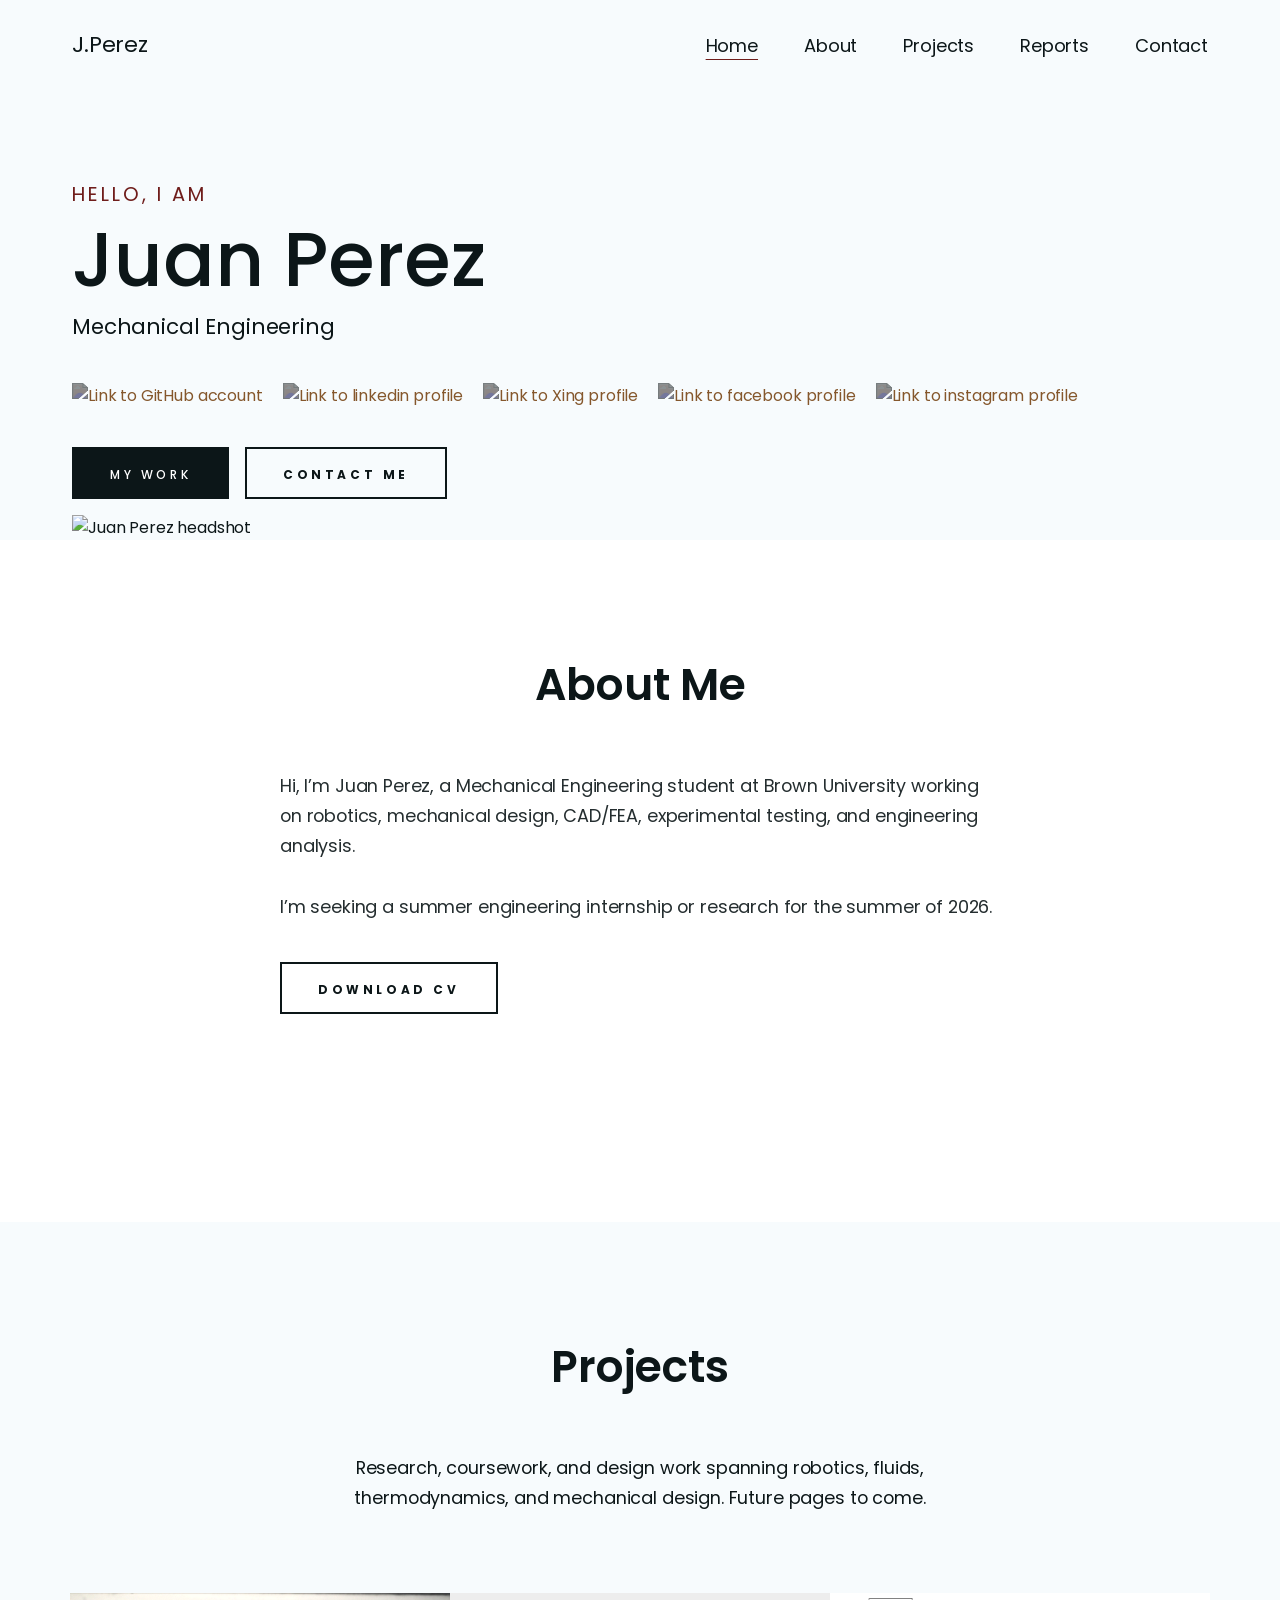
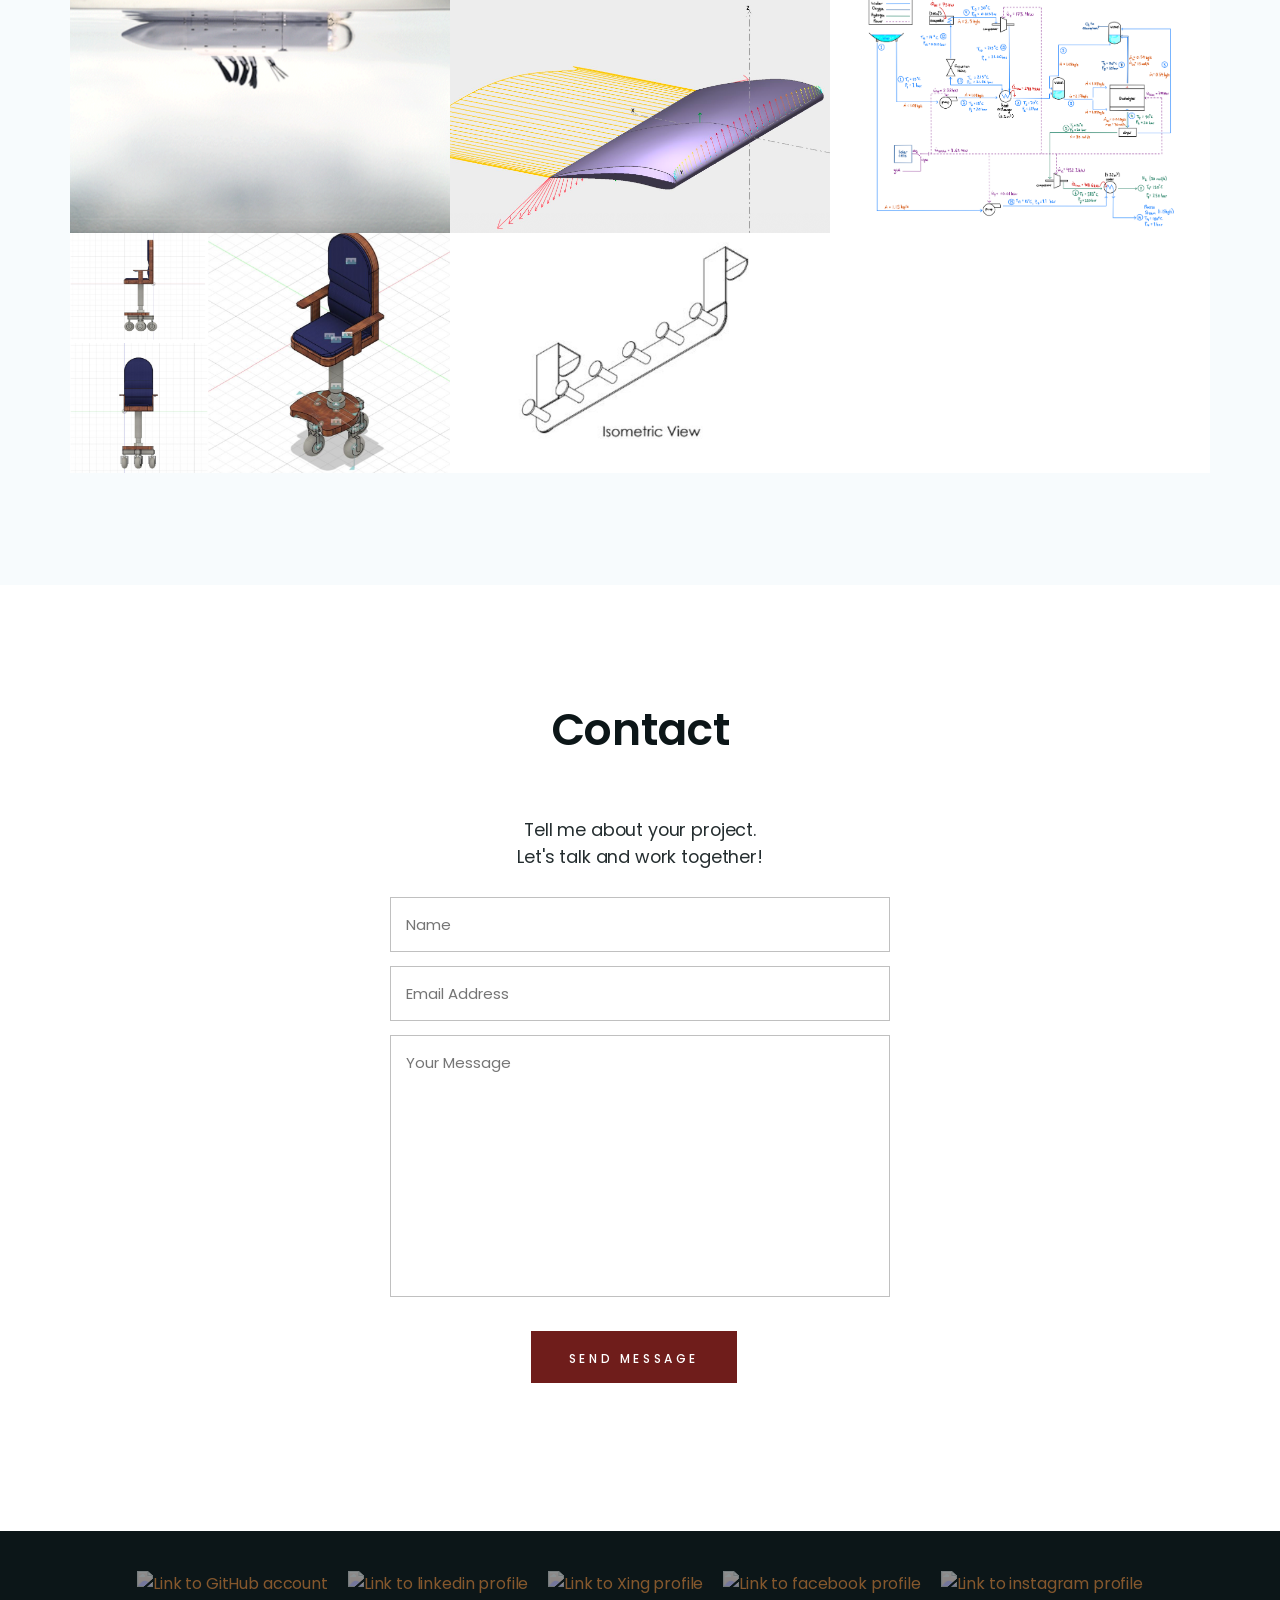
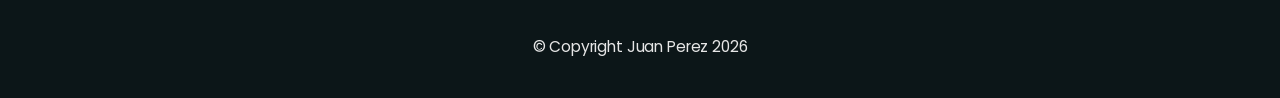
==== index.html @ 0d1ec2f7 "Update index.html" ====
<!DOCTYPE html>
<html lang="en">
  <head>
    <meta charset="UTF-8" />
    <meta name="viewport" content="width=device-width, initial-scale=1.0" />
    <title>Juan Perez</title>
    <link rel="shortcut icon" href="img/JP.png" type="image/x-icon" />
    <link rel="stylesheet" href="css/main.css" />
    <link rel="stylesheet" href="css/media.css" />
    <link
      rel="stylesheet"
      href="https://cdnjs.cloudflare.com/ajax/libs/aos/2.3.4/aos.css"
      integrity="sha512-1cK78a1o+ht2JcaW6g8OXYwqpev9+6GqOkz9xmBN9iUUhIndKtxwILGWYOSibOKjLsEdjyjZvYDq/cZwNeak0w=="
      crossorigin="anonymous"
      referrerpolicy="no-referrer"
    />
  </head>

  <body>
    <header id="header" class="header">
      <div class="container container-lg">
        <div class="header-nav">
          <a
            href="#home"
            class="logo"
            data-aos="fade-down"
            data-aos-duration="1000"
            >J.Perez</a
          >
          <nav id="nav" class="nav">
            <ul class="nav-list" data-aos="fade-down" data-aos-duration="1000">
              <li class="nav-item">
                <a href="#home" class="nav-link active">Home</a>
              </li>
              <li class="nav-item">
                <a href="#about" class="nav-link">About</a>
              </li>
              <li class="nav-item">
                <a href="#projects" class="nav-link">Projects</a>
              </li>
              <li class="nav-item">
                <a href="reports.html" class="nav-link">Reports</a>
              </li>
              <li class="nav-item">
                <a href="#contact" class="nav-link">Contact</a>
              </li>
            </ul>
            <button id="nav-btn" class="nav-btn">
              <img
                id="nav-btn-img"
                src="img/icons/open.svg"
                alt="Navigation button"
              />
            </button>
          </nav>
        </div>
      </div>
    </header>

    <section id="home" class="hero">
      <div class="container container-lg">
        <div
          class="hero-row"
          data-aos="fade-zoom-in"
          data-aos-easing="ease-in-out"
          data-aos-delay="500"
          data-aos-duration="1000"
        >
          <div class="hero-content">
            <span class="hero-greeting"> Hello, I am</span>
            <h1 class="hero-heading">Juan Perez</h1>
            <span class="hero-heading-subtitle"
              >Mechanical Engineering</span
            >
            <div class="about-social-list">
              <div class="social-links-row">
                <a href="#!">
                  <img
                    src="img/social_icons/github.svg"
                    alt="Link to GitHub account"
                  />
                </a>

                <a href="https://www.linkedin.com/in/juan-perez-2026/" target="_blank" rel="noopener noreferrer" aria-label="LinkedIn">
                  <img
                    src="img/social_icons/linkedin.svg"
                    alt="Link to linkedin profile"
                  />
                </a>

                <a href="#!">
                  <img
                    src="img/social_icons/xing.svg"
                    alt="Link to Xing profile"
                  />
                </a>

                <a href="#!">
                  <img
                    src="img/social_icons/facebook.svg"
                    alt="Link to facebook profile"
                /></a>
                <a href="#!">
                  <img
                    src="img/social_icons/instagram.svg"
                    alt="Link to instagram profile"
                /></a>
              </div>
            </div>

            <div>
              <a href="#projects" class="btn">My Work</a>
              <a href="#contact" class="btn btn-white">Contact Me</a>
            </div>
          </div>
          <div class="hero-img">
            <img
              src="img/hero/herojuan5.png"
              alt="Juan Perez headshot"
              
            />
          </div>
        </div>
      </div>
    </section>

<section id="about" class="about">
  <div class="container">
    <div class="about-title">
      <h2 class="title">About Me</h2>
    </div>

    <div class="about-row">
      <div class="about-content" data-aos="fade-up" data-aos-duration="1000">
        <p class="about-descr">
          Hi, I’m Juan Perez, a Mechanical Engineering student at Brown University working on robotics, mechanical 
          design, CAD/FEA, experimental testing, and engineering analysis.   
          <br /><br />
          I’m seeking a summer engineering internship or research for the summer of 2026.
        </p>

        <div class="about-download-btn">
          <a href="assets/projects/Resume_4_30.pdf" class="btn btn-white" target="_blank" rel="noopener noreferrer">Download CV</a>
        </div>
      </div>
    </div>
  </div>
</section>

    <section id="projects" class="projects">
      <div class="container container-lg">
        <div class="projects-title">
          <h2 class="title">Projects</h2>
          <p class="projects-subtitle">Research, coursework, and design work spanning robotics, fluids, thermodynamics, and mechanical design. Future pages to come.</p>
        </div>

        <div class="projects-row">
          <div
            class="project-box"
            data-aos="fade-zoom-in"
            data-aos-easing="ease-in-out"
            data-aos-duration="1000"
          >
            <a href="#projects/project1.html">
              <img class="project-img" src="img/works/robot.png" alt="" />
              <div class="project-mask">
                <div class="project-caption">
                  <h5 class="white">Biomimetic Underwater Robotics</h5>
                  <p class="white">Undergraduate Research · Wilhelmus Lab</p>
                </div>
              </div>
            </a>
          </div>
          <div
            class="project-box"
            data-aos="fade-zoom-in"
            data-aos-easing="ease-in-out"
            data-aos-delay="300"
            data-aos-duration="1000"
          >
            <a href="#projects/project2.html">
              <img class="project-img" src="img/works/airfoil.png" alt="" />
              <div class="project-mask">
                <div class="project-caption">
                  <h5 class="white">Airfoil Design and Optimization</h5>
                  <p class="white">Aerodynamics · Course Project</p>
                </div>
              </div>
            </a>
          </div>
          <div
            class="project-box"
            data-aos="fade-zoom-in"
            data-aos-easing="ease-in-out"
            data-aos-delay="600"
            data-aos-duration="1000"
          >
            <a href="#projects/project3.html">
              <img class="project-img" src="img/works/hydrogen.png" alt="" />
              <div class="project-mask">
                <div class="project-caption">
                  <h5 class="white">Hydrogen Production Heat Cycle Design</h5>
                  <p class="white">Thermodynamics · Course Project</p>
                </div>
              </div>
            </a>
          </div>
          <div
            class="project-box"
            data-aos="fade-zoom-in"
            data-aos-easing="ease-in-out"
            data-aos-delay="900"
            data-aos-duration="1000"
          >
            <a href="#projects/project4.html">
              <img class="project-img" src="img/works/chair.png" alt="" />
              <div class="project-mask">
                <div class="project-caption">
                  <h5 class="white">Human-Centered Chair Design & Fabrication</h5>
                  <p class="white">Mechanical Design · Course Project</p>
                </div>
              </div>
            </a>
          </div>
          <div
            class="project-box"
            data-aos="fade-zoom-in"
            data-aos-easing="ease-in-out"
            data-aos-delay="1200"
            data-aos-duration="1000"
          >
            <a href="projects/project5.html">
              <img class="project-img" src="img/works/hanger.png" alt="" />
              <div class="project-mask">
                <div class="project-caption">
                  <h5 class="white">Coat Hanger Design</h5>
                  <p class="white">CAD · Course Project </p>
                </div>
              </div>
            </a>
          </div>
          <div
            class="project-box"
            data-aos="fade-zoom-in"
            data-aos-easing="ease-in-out"
            data-aos-delay="1500"
            data-aos-duration="1000"
          >
            <a href="projects/project6.html">
              <img class="project-img" src="img/works/white.png" alt="" />
              <div class="project-mask">
                <div class="project-caption">
                  <h5 class="white"></h5>
                  <p class="white"></p>
                </div>
              </div>
            </a>
          </div>
        </div>
      </div>
    </section>

    <section id="contact" class="contact">
      <div class="container">
        <div class="contact-title">
          <h2 class="title">Contact</h2>
        </div>
        <div class="contact-content">
          <p>
            Tell me about your project.
            <br />
            Let's talk and work together!
          </p>
        </div>

        <form class="contactForm" data-aos="zoom-in" data-aos-duration="1000">
          <div class="input-box">
            <input type="text" name="name" placeholder="Name" required />
            <input
              type="email"
              name="email"
              placeholder="Email Address"
              required
            />
          </div>

          <textarea
            name="message"
            id=""
            cols="30"
            rows="10"
            placeholder="Your Message"
            required
          ></textarea>
          <div
            class="contact-button"
            data-aos="fade-zoom-in"
            data-aos-easing="ease-in-out"
            data-aos-delay="500"
            data-aos-duration="1000"
          >
            <button href="#!" class="btn btn-red" name="submit" type="submit">
              Send Message
            </button>
          </div>
        </form>
        <div class="response"></div>
      </div>
    </section>

    <footer class="footer">
      <div class="container">
        <div class="footer-row">
          <div class="social-links-row footer-social">
            <a href="#!">
              <img
                src="img/social_icons/github.svg"
                alt="Link to GitHub account"
              />
            </a>

            <a href="#!">
              <img
                src="img/social_icons/linkedin.svg"
                alt="Link to linkedin profile"
              />
            </a>

            <a href="#!">
              <img src="img/social_icons/xing.svg" alt="Link to Xing profile" />
            </a>

            <a href="#!">
              <img
                src="img/social_icons/facebook.svg"
                alt="Link to facebook profile"
            /></a>

            <a href="#!">
              <img
                src="img/social_icons/instagram.svg"
                alt="Link to instagram profile"
            /></a>
          </div>

          <div class="footer-copyright">
            <p>&copy; Copyright Juan Perez 2026</p>
          </div>
        </div>
      </div>
    </footer>

    <div id="goToTop" class="goToTop">
      <a href="#home">
        <img src="img/icons/arrow_up.svg" alt="Back to top"
      /></a>
    </div>

    <script
      src="https://cdnjs.cloudflare.com/ajax/libs/aos/2.3.4/aos.js"
      integrity="sha512-A7AYk1fGKX6S2SsHywmPkrnzTZHrgiVT7GcQkLGDe2ev0aWb8zejytzS8wjo7PGEXKqJOrjQ4oORtnimIRZBtw=="
      crossorigin="anonymous"
      referrerpolicy="no-referrer"
    ></script>
    <script type="module" src="js/main.js"></script>
  </body>
</html>
---- css/main.css ----
@import "./reset.css";
@import url("https://fonts.googleapis.com/css2?family=Poppins:wght@300;400;500;600;700&display=swap");

:root {
  --primary-bg-color: #f7fbfd;
  --primary-accent: #0c1618;
  --secondary-accent: #6f1d1b;

  --main-text-color: #0c1618;
  --supportive-text-color: #242d2f;
  --gray-text-color: #565a5b;

  --white-color: #fff;
  --gray-color: #e9e8e8;
  --gray-color-2: #c0c0c0;
  --gray-color-3: #e6e6e6;

  --color-preloader-bg: var(--white-color);
  --color-dots: #1a1a1a;
}

/* Common styles */
html {
  scroll-behavior: smooth;
  overflow-x: hidden;
}

body {
  color: var(--main-text-color);
  font-family: "Poppins", sans-serif;
  letter-spacing: -0.15px;
}

.container {
  padding: 0 32px;
  max-width: 1200px;
  /* max-width: clamp(54.5rem, 38.125rem + 81.88vw, 120rem); */
  margin: 0 auto;
}

.container-lg {
  max-width: 1600px;
}

.title {
  font-size: 44px;
  font-weight: 600;
  text-align: center;
  margin-bottom: 54px;
}

.btn {
  display: inline-block;
  height: 52px;
  font-weight: 500;
  font-size: 12px;
  text-transform: uppercase;
  letter-spacing: 0.3em;
  line-height: 52px;
  padding: 0 36px;
  margin: 0 12px 16px 0;
  color: var(--white-color);
  text-decoration: none;
  text-align: center;
  white-space: nowrap;
  cursor: pointer;
  transition: all 0.3s;
  background-color: var(--primary-accent);
  border: 2px solid var(--primary-accent);
  transition: all 0.3s ease-in;
}

.btn:hover,
.btn:focus {
  background-color: var(--secondary-accent);
  border-color: var(--secondary-accent);
  color: var(--white-color);
  outline: 0;
}

.btn:active {
  background-color: #8b4a48;
}

.btn-white {
  background: transparent;
  font-weight: 700;
  border: 2px solid var(--primary-accent);
  color: var(--primary-accent);
  transition: all 0.3s ease-in;
}

.btn-white:hover,
.btn-white:focus {
  background: var(--primary-accent);
  border: 2px solid var(--primary-accent);
  color: var(--white-color);
}

.btn-white:active {
  background-color: #3c4446;
}

.btn-red {
  background: var(--secondary-accent);
  border: 2px solid var(--secondary-accent);
  color: var(--white-color);
  transition: all 0.3s ease-in;
}

.btn-red:hover,
.btn-red:focus {
  background: var(--primary-accent);
  border: 2px solid var(--primary-accent);
}

.btn-red:active {
  background-color: #3c4446;
}

h5 {
  font-size: 15px;
  letter-spacing: 2px;
  line-height: 23px;
  font-weight: 600;
  text-transform: uppercase;
}

.white {
  color: var(--white-color);
}

/* Header */
.header {
  z-index: 100;
  background-color: transparent;
  height: 90px;
  width: 100%;
  position: absolute;
  top: 0;
  left: 0;
  right: 0;
}

.header-nav {
  display: flex;
  justify-content: space-between;
  align-items: center;
  padding: 0 25px;
  height: 90px;
}

.header-sticky {
  position: fixed;
  top: 0;
  left: 0;
  width: 100%;
  z-index: 1999;
  background-color: rgba(255, 255, 255, 0.95);
  padding-top: 0;
  padding-bottom: 0;
  transition: all 0.3s ease-in-out;
}

.logo {
  position: relative;
  line-height: 1;
  font-weight: 400;
  font-size: clamp(1.125rem, 1.011rem + 0.57vw, 1.375rem);
  color: var(--main-text-color);
}

.nav-list {
  display: flex;
  column-gap: 46px;
  font-weight: 400;
  font-size: 18px;
  letter-spacing: -0.15px;
}

.nav-btn {
  display: none;
}

.nav-link {
  color: var(--main-text-color);
}

.nav-link.active {
  text-decoration: underline;
  text-decoration-color: var(--secondary-accent);
  text-decoration-thickness: 1.2px;
  text-underline-offset: 7px;
}

/* Hero section */
.hero {
  position: relative;
  padding-top: 180px;
  background-color: var(--primary-bg-color);
}

.hero-row {
  display: flex;
  flex-wrap: wrap;
}

.hero-content {
  text-align: left;
  align-self: center;
  padding: 20px;
  flex-grow: 1;
}

.hero-greeting {
  font-size: clamp(1rem, 0.929rem + 0.36vw, 1.25rem);
  font-weight: 400;
  text-transform: uppercase;
  letter-spacing: 3px;
  color: var(--secondary-accent);
}

.hero-heading {
  margin: 5px 0;
  font-weight: 500;
  font-size: clamp(3.25rem, 2.75rem + 2.5vw, 5rem);
  line-height: 1.2;
}

.hero-heading-subtitle {
  font-size: clamp(1.125rem, 1.054rem + 0.36vw, 1.375rem);
  font-weight: 400;
}

.hero-img {
  max-width: 600px;  /* adjust */
}

.hero-img img {
  width: 100%;
  height: auto;
}


.about-social-list {
  display: flex;
}

.social-links-row {
  display: flex;
  justify-content: center;
  align-items: center;
  column-gap: 20px;
  margin: 40px 0 40px;
  height: 24px;

  img {
    height: 24px;
    width: 24px;
  }
}

.social-links-row a {
  filter: invert(35%) sepia(11%) saturate(160%) hue-rotate(145deg)
    brightness(88%) contrast(80%);
  transition: all 0.3s ease-in-out;
}

.social-links-row a:hover {
  filter: invert(0%) sepia(0%) saturate(7500%) hue-rotate(305deg)
    brightness(97%) contrast(103%);
}

/* About section */
.about {
  padding: 7rem 0;
}

.about-row {
  display: grid;
  grid-template-columns: 1fr;
  justify-content: center;
  gap: 90px;
  margin-bottom: 80px;
  color: var(--supportive-text-color);
}

.about-descr {
  font-size: clamp(1rem, 0.964rem + 0.18vw, 1.125rem);
  line-height: 1.7;
  font-weight: 400;
  margin-bottom: 10px;
}

.about-download-btn {
  margin-top: 40px;
}

.about-content{
  max-width: 720px;   /* adjust 600–900 */
  margin: 0 auto;     /* centers the block */
}

/* Works */
.projects {
  padding: 7rem 0;
  background-color: var(--primary-bg-color);
}

.projects-subtitle{
  max-width: 700px;
  text-align: center;
  margin: 0 auto;            
  font-size: clamp(1rem, 0.964rem + 0.18vw, 1.125rem);
  line-height: 1.7;
  font-weight: 400;
}

.projects-row{
  margin-top: 80px;
  display: grid;
  grid-template-columns: repeat(3, 380px);  /* <-- tile width */
  justify-content: center;                 /* centers the grid */
  gap: 0;                                  /* no gaps between tiles */
}

.project-box {
  width: 380px;     /* same as column width */
  height: 240px;    /* <-- tile height (pick what you like) */
  overflow: hidden; /* crops anything outside box */
}

.project-box a {
  display: block;
  width: 100%;
  height: 100%;
}

.project-box:hover .project-mask {
  opacity: 1;
  visibility: visible;
}

.project-box:hover .project-mask .project-caption {
  bottom: 30px;
  opacity: 1;
}

.project-box:hover .project-img {
  transform: scale(1.1);
  transition: all 2s cubic-bezier(0.23, 1, 0.32, 1) 0s;
  width: 100%;
}

.project-img {
  width: 100%;
  height: 100%;
  object-fit: cover;        /* crops to fill */
  object-position: center;  /* crops evenly around center */
  display: block;
}

.project-mask {
  background: none repeat scroll 0 0 rgba(0, 0, 0, 0.7);
  height: 100%;
  position: absolute;
  transition: all 0.5s ease-in-out 0s;
  width: 100%;
  top: 0;
  left: 0;
  opacity: 0;
  visibility: hidden;
  overflow: hidden;
}

.project-mask p {
  text-transform: uppercase;
  font-size: 11px;
  letter-spacing: 1.5px;
  font-weight: 400;
  margin-top: 0;
  text-align: left;
}

.project-mask .project-caption {
  position: absolute;
  bottom: -60px;
  left: 0;
  padding-left: 30px;
  padding-right: 30px;
  text-align: left;
  transition: all 0.5s ease-in-out 0s;
  opacity: 0;
}

.project-mask p {
  text-transform: uppercase;
  font-size: 11px;
  letter-spacing: 1.5px;
  font-weight: 400;
  margin-top: 0;
  text-align: left;
}

/* Contact */
.contact {
  padding: 7rem 0;
  text-align: center;
}

.contact-content {
  font-size: clamp(1rem, 0.964rem + 0.18vw, 1.125rem);
  color: var(--supportive-text-color);
  margin: 0 auto 20px;
}

.contact form {
  max-width: 500px;
  margin: 20px auto;
  text-align: center;
}

.contact form .input-box {
  display: flex;
  justify-content: space-between;
  flex-wrap: wrap;
}

.contact form .input-box input,
.contact form textarea {
  width: 100%;
  padding: 15px;
  font-size: 15px;
  color: var(--gray-text-color);
  border: 1px solid var(--gray-color-2);
  margin: 7px 0;
}

.contact form .input-box input {
  width: 100%;
}

.contact form textarea {
  resize: none;
}

.contact-button {
  margin-top: 20px;
}

/* Footer */
.footer {
  background-color: var(--primary-accent);
  color: var(--gray-color-3);
}

.footer-row {
  display: flex;
  flex-direction: column;
  column-gap: 20px;
  align-items: center;
  padding: 40px 0;
}

.footer-social {
  margin-top: 0;
}

.footer-social a:hover {
  filter: invert(100%) sepia(100%) saturate(0%) hue-rotate(288deg)
    brightness(102%) contrast(102%);
}

.footer-copyright {
  font-size: clamp(0.75rem, 0.679rem + 0.36vw, 1rem);
}

.response {
  position: fixed;
  display: inline-block;
  background-color: var(--primary-accent);
  color: var(--white-color);
  border: 1px solid var(--white-color);
  min-width: 280px;
  padding: 20px 40px;
  bottom: -100px;
  left: 50%;
  opacity: 0;
  visibility: hidden;
  transform: translateX(-50%);
  transition: all 0.3s ease-in-out;
  z-index: 5;
}

.response.open {
  bottom: 20px;
  opacity: 1;
  visibility: visible;
}

/* "go to top" button */
.goToTop {
  z-index: 599;
  position: fixed;
  width: 40px;
  height: 40px;
  background-color: var(--gray-color);
  top: auto;
  left: auto;
  right: 30px;
  bottom: 30px;
  cursor: pointer;
  opacity: 0;
  visibility: hidden;
  border-radius: 2px;
  transition: opacity 350ms, visibility 350ms;
}

.goToTop a {
  display: flex;
  align-items: center;
  justify-content: center;
  width: 100%;
  height: 100%;
  filter: invert(4%) sepia(23%) saturate(2306%) hue-rotate(148deg)
    brightness(91%) contrast(90%);
}

.goToTop img {
  height: 16px;
  width: 16px;
}

.goToTop:hover {
  filter: invert(100%) sepia(100%) saturate(0%) hue-rotate(288deg)
    brightness(102%) contrast(102%);
}

.goToTop.reveal {
  display: block;
  cursor: pointer;
  opacity: 1;
  visibility: visible;
  transition: all 0.3s;
}

/* Preloader with jumping dots */
#preloader {
  position: fixed;
  display: flex;
  flex-flow: row wrap;
  justify-content: center;
  align-items: center;
  background: var(--color-preloader-bg);
  z-index: 3000;
  height: 100vh;
  width: 100vw;
  opacity: 1;
  overflow: hidden;
  transition: opacity 0.5s ease-out;
}

.jumping-dots {
  position: relative;
  width: 6px;
  height: 6px;
  padding: 0;
  display: inline-block;
}

.jumping-dots > div {
  position: absolute;
  content: "";
  top: 0;
  left: 0;
  width: 6px;
  height: 6px;
  background: var(--color-dots);
  border-radius: 50%;
}

.jumping-dots > div:nth-of-type(1) {
  left: 20px;
}

.jumping-dots > div:nth-of-type(3) {
  left: -20px;
}

.jumping-dots > div {
  animation: jumping-dots 1.2s infinite ease;
  animation-delay: 0.2s;
}

.jumping-dots > div:nth-of-type(1) {
  animation-delay: 0.4s;
}

.jumping-dots > div:nth-of-type(3) {
  animation-delay: 0s;
}

@keyframes jumping-dots {
  0% {
    top: 0;
  }

  40% {
    top: -6px;
  }

  80% {
    top: 0;
  }
}

/* Reports page */
.reports-page{
  padding-top: 150px; /* room for header */
  padding-bottom: 14rem;
  background: var(--primary-bg-color);
}

/* 3 cards per row */
.reports-grid{
  display: grid;
  grid-template-columns: repeat(3, minmax(0, 1fr));
  gap: 22px;
  align-items: stretch;
  max-width: 1200px;
  margin: 0 auto 0;
}

/* Responsive */
@media (max-width: 1200px){
  .reports-grid{ grid-template-columns: repeat(2, minmax(0, 1fr)); }
  .report-course{ white-space: normal; text-align: right; }
}

@media (max-width: 750px){
  .reports-grid{ grid-template-columns: 1fr; }
}

/* Reports hero */
.reports-hero{
  text-align: center;
  max-width: 920px;
  margin: 0 auto 6rem;
}

.reports-eyebrow{
  font-size: 12px;
  letter-spacing: 0.18em;
  text-transform: uppercase;
  color: var(--secondary-accent);
  margin-bottom: 14px;
}

.reports-title{
  font-size: clamp(36px, 4vw, 64px);
  font-weight: 600;
  letter-spacing: -0.02em;
  line-height: 1.05;
  margin: 0 0 14px;
}

.reports-subtitle{
  max-width: 520px;
  margin: 0 auto;
  font-size: 16px;
  line-height: 1.7;
}

/* Archive card style */
.report-archive-card{
  background: rgba(255,255,255,0.85);
  border: 1px solid rgba(0,0,0,0.10);
  border-radius: 22px;
  padding: 26px 26px;
  display: flex;
  flex-direction: column;
  min-height: 440px;
}

.report-top{
  display: flex;
  align-items: center;
  justify-content: space-between;
  gap: 12px;
  margin-bottom: 16px;
}

.report-pill{
  display: inline-block;
  padding: 8px 14px;
  border-radius: 999px;
  background: rgba(0,0,0,0.06);
  font-size: 13px;
  font-weight: 500;
}

.report-course{
  font-size: 14px;
  color: var(--gray-text-color);
  white-space: nowrap;
}

.report-name{
  font-size: 24px;
  line-height: 1.15;
  margin: 0 0 18px;
  font-weight: 500;
}

.report-section{
  margin-bottom: 14px;
}

.report-label{
  font-size: 12px;
  letter-spacing: 0.16em;
  text-transform: uppercase;
  color: var(--gray-text-color);
  margin-bottom: 6px;
}

.report-text{
  font-size: 14px;
  line-height: 1.6;
  color: var(--supportive-text-color);
}

.report-download{
  margin-top: auto;
  display: inline-flex;
  align-items: center;
  gap: 10px;
  padding: 14px 16px;
  border-radius: 999px;
  border: 1px solid rgba(0,0,0,0.14);
  background: rgba(255,255,255,0.9);
  text-decoration: none;
  color: var(--main-text-color);
  width: fit-content;
}

.report-download:hover{
  background: white;
  box-shadow: 0 10px 22px rgba(0,0,0,0.08);
  transform: translateY(-1px);
  transition: all 0.12s ease;
}

.download-icon{
  font-size: 18px;
}
---- css/media.css ----
@media (max-width: 1320px) {
  .container-lg {
    max-width: 1200px;
  }

  .hero-content {
    padding: 0;
  }

  .header-nav {
    padding: 0;
  }
}

@media (max-width: 1200px) {
  .title {
    font-size: 40px;
  }

  .about-content {
    padding-right: 0;
  }

  .services-row {
    justify-content: center;
  }

  .project-box {
    max-width: 454px;
  }

  .about,
  .projects,
  .contact,
  .timeline,
  .achievements {
    padding: 80px 0;
  }

  .timeline-columns {
    gap: 60px;
  }
}

@media (max-width: 977px) {
  .title {
    font-size: 36px;
  }

  .hero-row {
    flex-direction: column;
    row-gap: 40px;
  }
  .hero-content {
    text-align: center;
  }

  .hero-img {
    justify-content: center;
  }

  .about-social-list {
    display: block;
  }

  .about-row {
    grid-template-columns: 1fr;
    row-gap: 50px;
    margin-bottom: 50px;
  }

  .nav-list {
    display: none;
  }

  .nav-btn {
    display: block;
  }

  .nav.open .nav-list {
    position: fixed;
    inset: 0;
    background-color: #fff;
    z-index: 1;
    padding: 46px 30px;
    display: flex;
    justify-content: center;
    flex-direction: column;
    text-align: center;
    row-gap: 24px;
    font-size: 48px;
    font-weight: 500;
  }

  .nav-link {
    color: #565a5b;
  }

  .nav-link.active {
    color: #0c1618;
  }

  .nav-btn {
    position: absolute;
    z-index: 9;
    top: 36px;
    right: 30px;
  }

  .nav.open .nav-btn {
    position: fixed;
  }

  .header-nav {
    margin-bottom: 0;
  }

  .hero {
    padding-top: 160px;
  }

  .social-links-row {
    column-gap: 17px;
    margin: 30px 0 30px;
  }

  .btn {
    font-size: 11px;
    padding: 0 20px;
  }

  .hero-content > div:last-child {
    display: flex;
    justify-content: center;
    align-items: center;
    flex-wrap: wrap;
    gap: 12px;
    width: 100%;
    margin-top: 20px;
  }

  .hero-content .btn {
    flex: 0 1 160px;
    min-width: 160px;
    text-align: center;
    margin: 0;
  }

  .about-download-btn {
    text-align: center;
  }

  .skill {
    max-width: 460px;
    margin-inline: auto;
  }
  .services-row {
    grid-template-columns: repeat(auto-fill, minmax(260px, 1fr));
    row-gap: 50px;
  }

  .service-card-img {
    height: 40px;
  }

  .project-box {
    max-width: 327px;
  }

  .about,
  .projects,
  .contact,
  .timeline,
  .achievements {
    padding: 5rem 0;
  }

  .title {
    margin-bottom: 30px;
  }

  .timeline-columns {
    grid-template-columns: 1fr;
    gap: 60px;
  }

  .timeline-column-title {
    font-size: 24px;
  }

  .achievements-row {
    grid-template-columns: repeat(auto-fit, minmax(200px, 1fr));
    gap: 30px;
  }

  .achievement-card {
    padding: 30px 20px;
  }
}

@media (max-width: 720px) {
  .project-box {
    max-width: 100%;
  }

  .timeline-item {
    padding-left: 30px;
  }

  .achievements-row {
    grid-template-columns: 1fr;
  }
}

@media (max-width: 406px) {
  .hero-img {
    flex: 1 1 100%;
  }
}
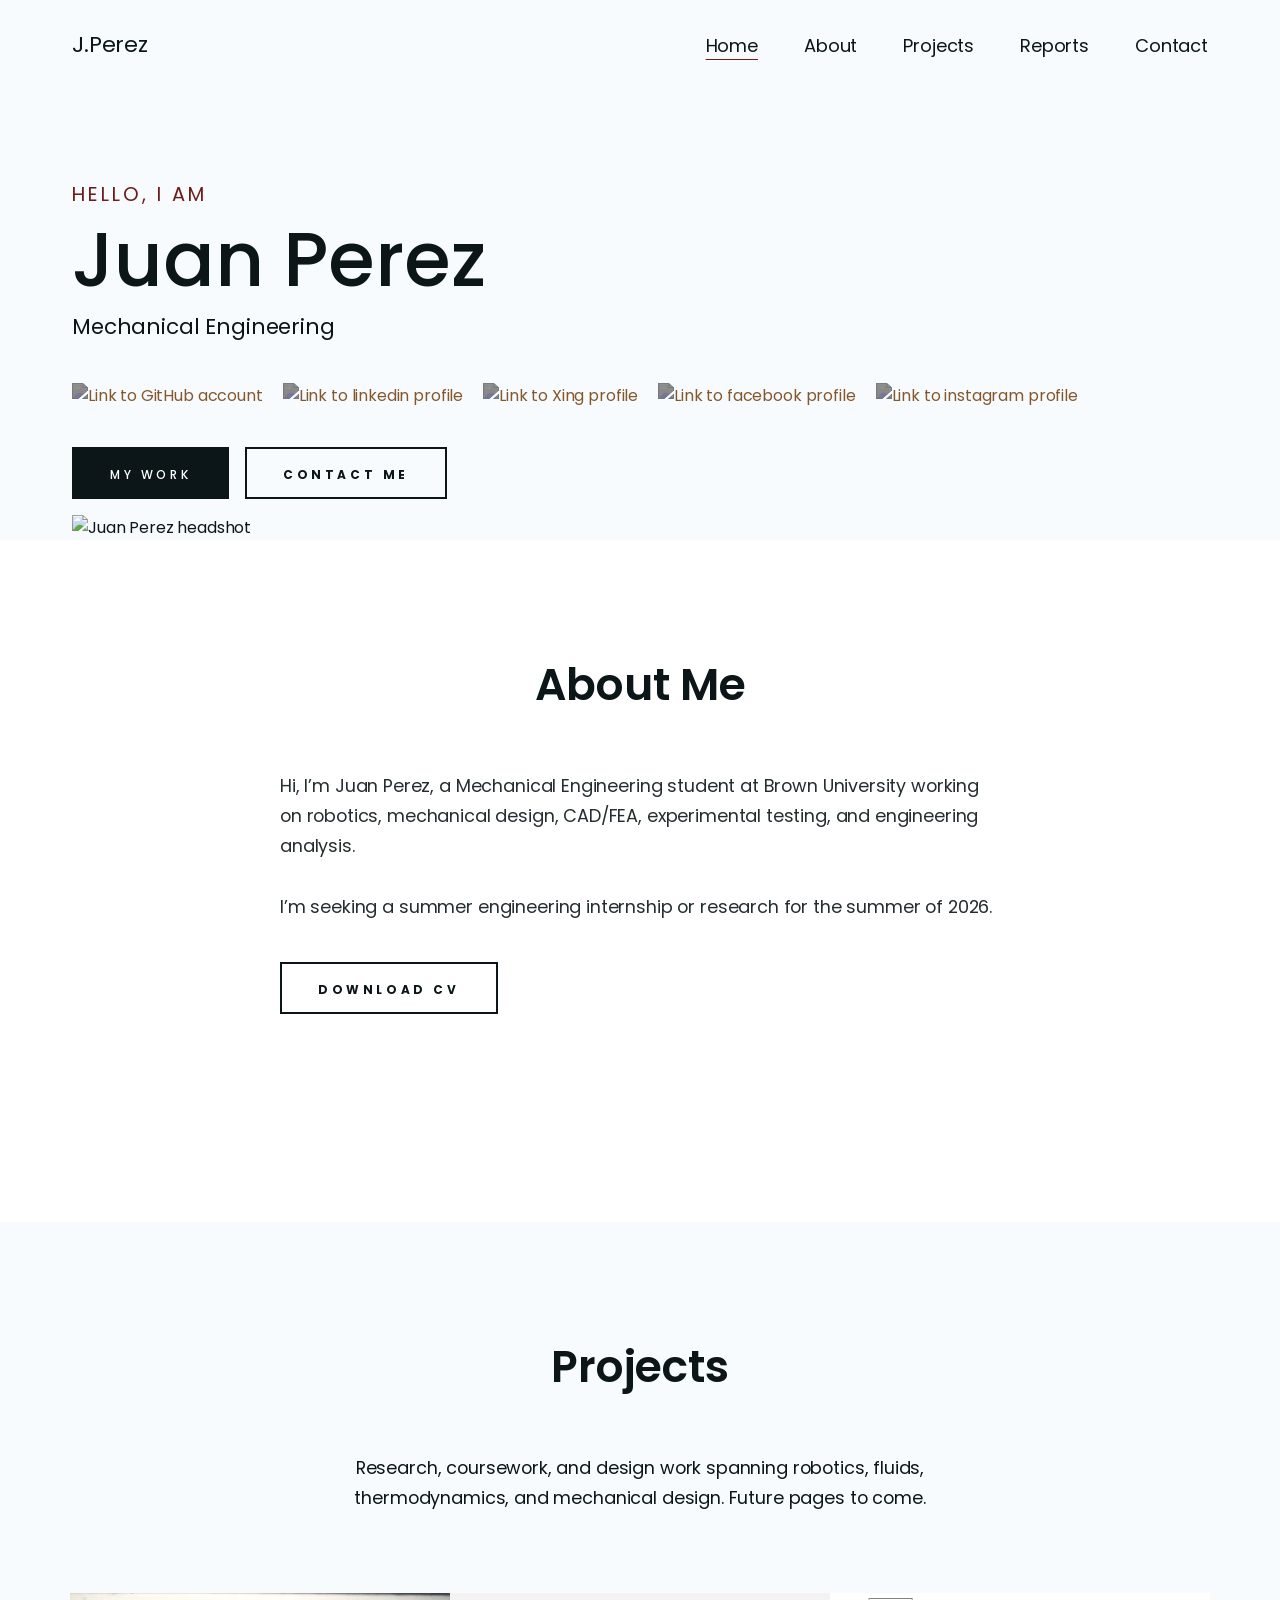
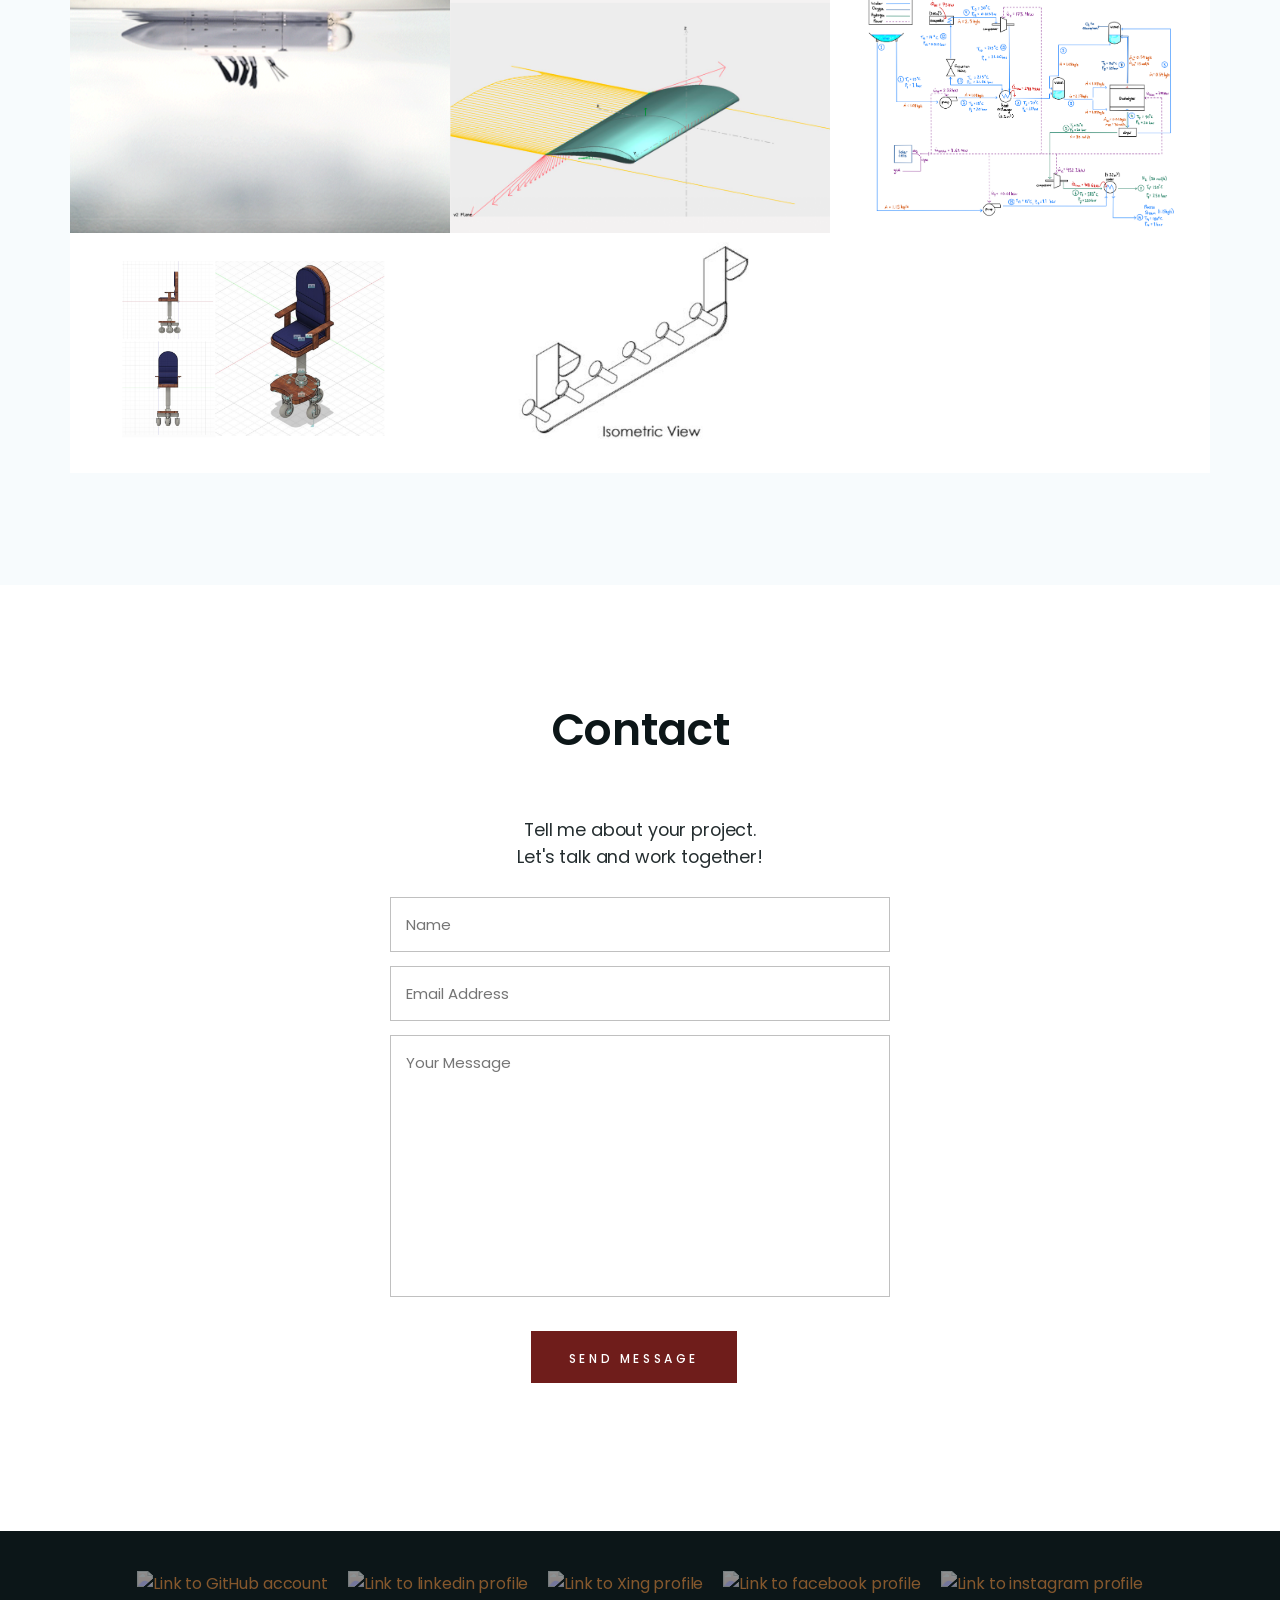
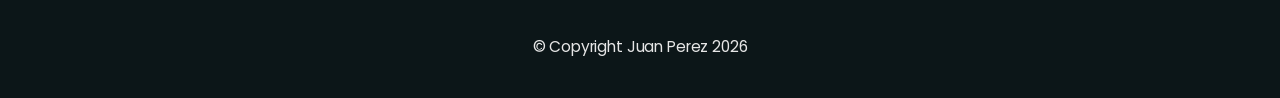
==== commit 7f4fb131: "Update index.html" ====
--- a/index.html
+++ b/index.html
@@ -178,8 +178,9 @@
             data-aos-delay="300"
             data-aos-duration="1000"
           >
-            <a href="#projects/project2.html">
-              <img class="project-img" src="img/works/airfoil.png" alt="" />
+
+            <a href="assets/projects/AirfoilOptimizationP3.pdf" target="_blank" rel="noopener noreferrer">
+              <img class="project-img" src="img/works/airfoil.png" alt="Airfoil Design and Optimization (PDF)" />
               <div class="project-mask">
                 <div class="project-caption">
                   <h5 class="white">Airfoil Design and Optimization</h5>
@@ -195,6 +196,7 @@
             data-aos-delay="600"
             data-aos-duration="1000"
           >
+            
             <a href="#projects/project3.html">
               <img class="project-img" src="img/works/hydrogen.png" alt="" />
               <div class="project-mask">
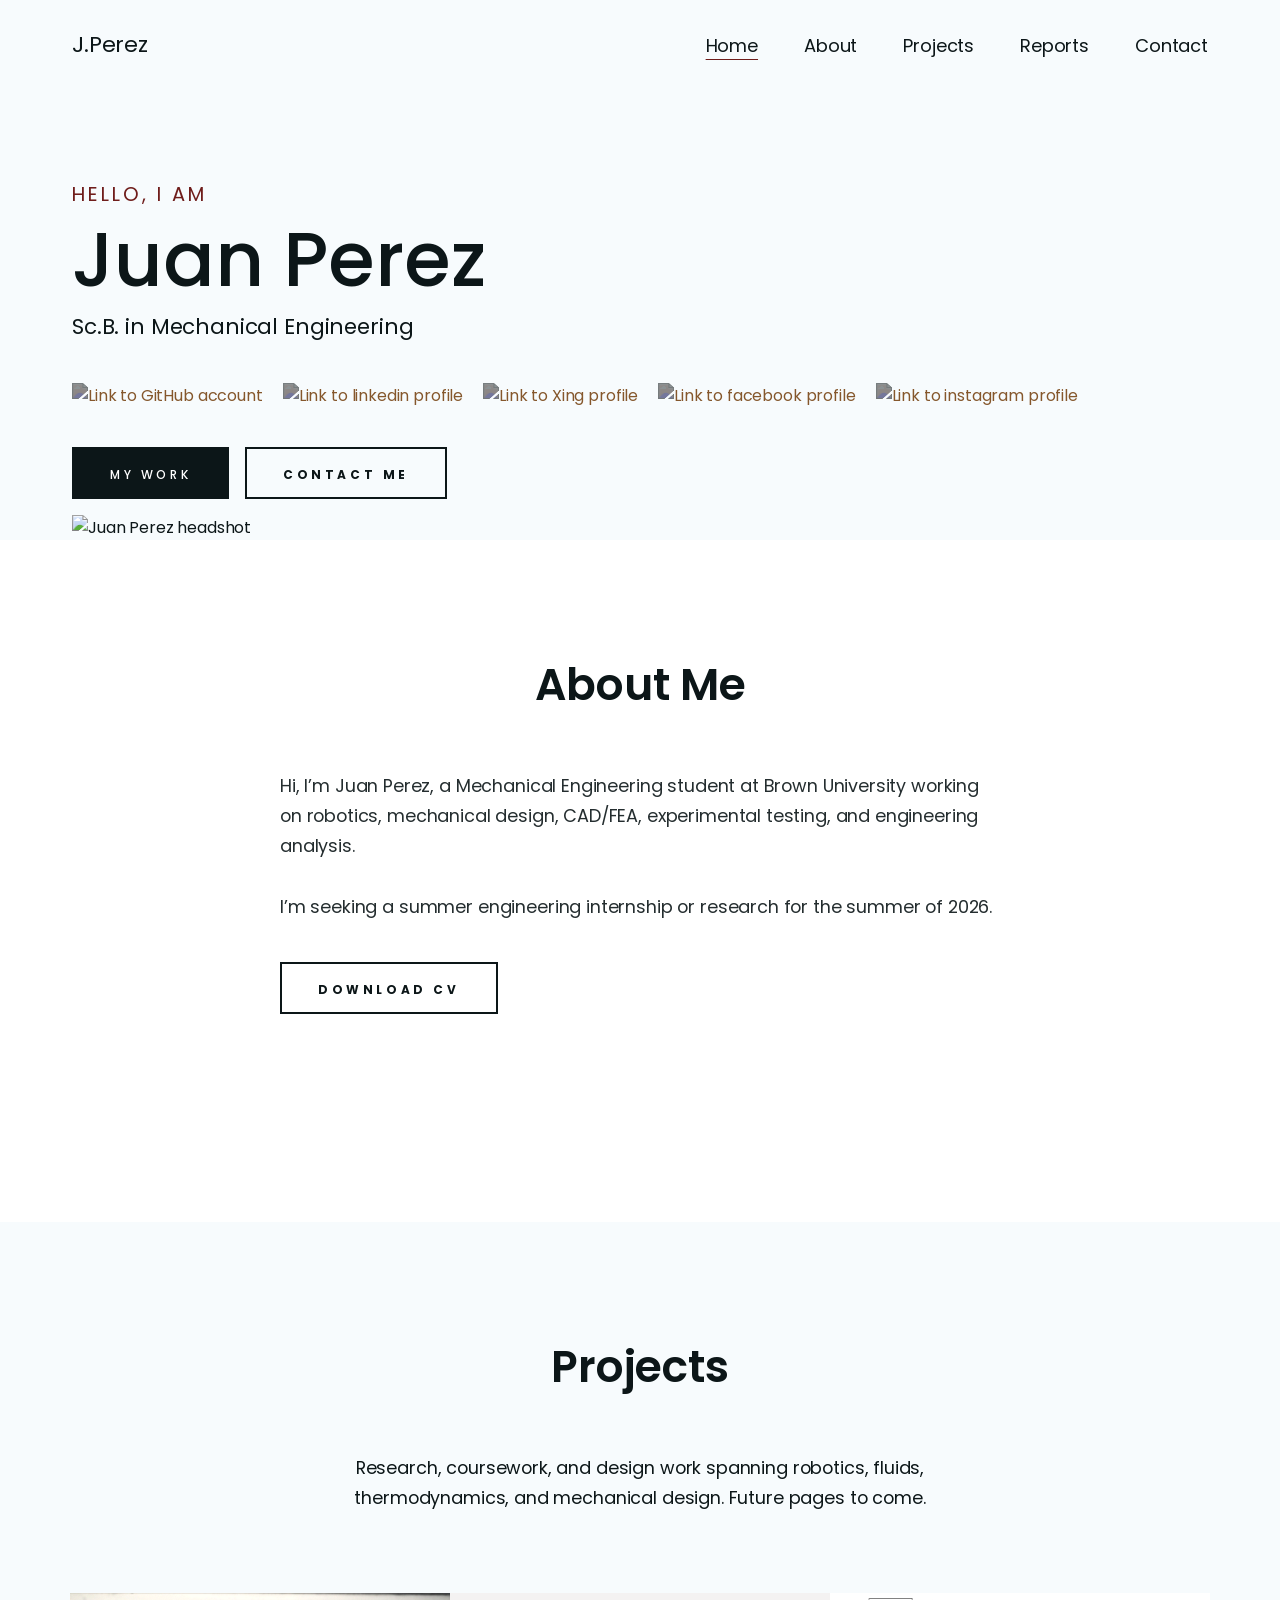
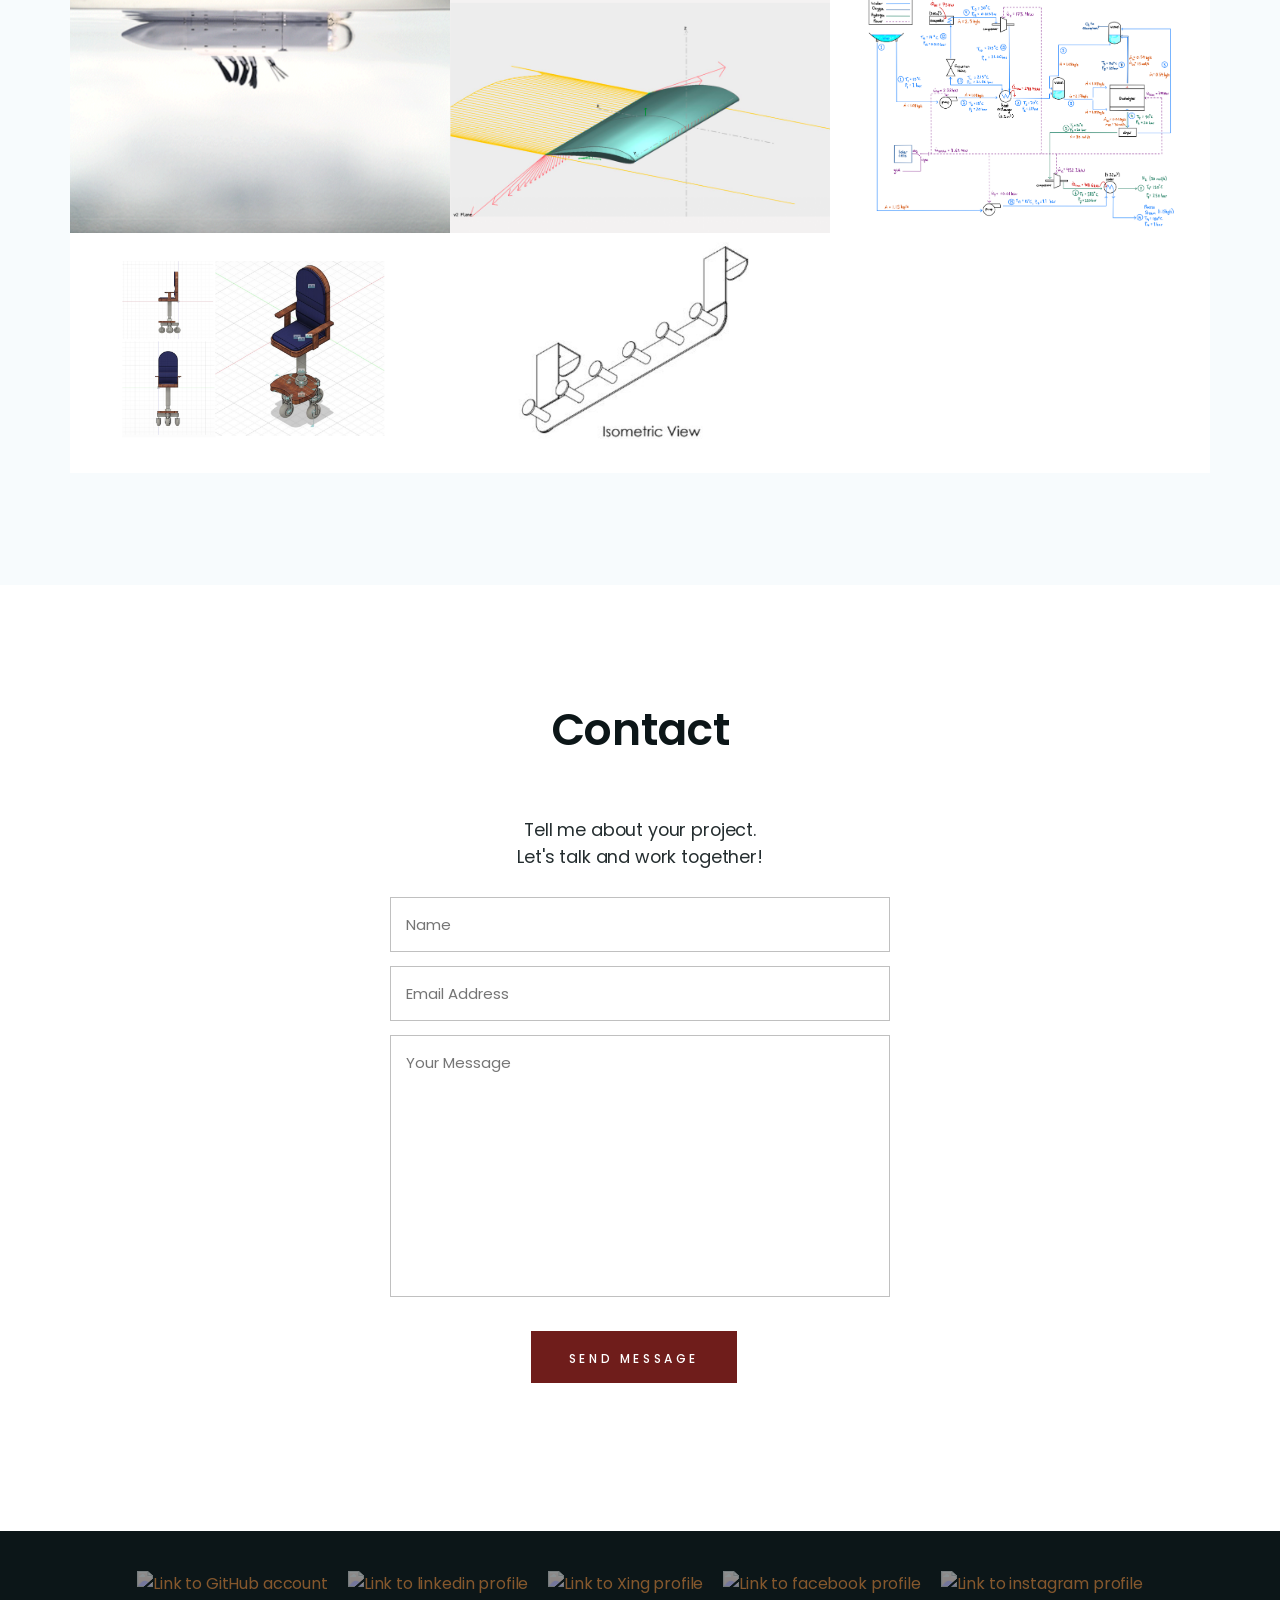
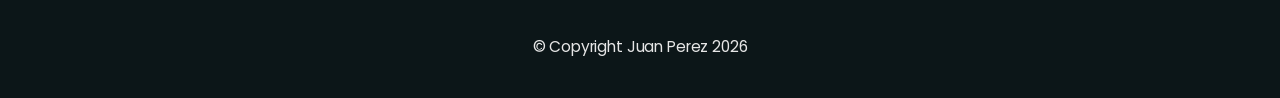
==== commit 6d79ce1f: "Update index.html" ====
--- a/index.html
+++ b/index.html
@@ -70,7 +70,7 @@
             <span class="hero-greeting"> Hello, I am</span>
             <h1 class="hero-heading">Juan Perez</h1>
             <span class="hero-heading-subtitle"
-              >Mechanical Engineering</span
+              >Sc.B. in Mechanical Engineering</span
             >
             <div class="about-social-list">
               <div class="social-links-row">
@@ -179,7 +179,7 @@
             data-aos-duration="1000"
           >
 
-            <a href="assets/projects/AirfoilOptimizationP3.pdf" target="_blank" rel="noopener noreferrer">
+            <a href="assets/projects/AirfoilOptimizationP2.pdf" target="_blank" rel="noopener noreferrer">
               <img class="project-img" src="img/works/airfoil.png" alt="Airfoil Design and Optimization (PDF)" />
               <div class="project-mask">
                 <div class="project-caption">
@@ -197,8 +197,8 @@
             data-aos-duration="1000"
           >
             
-            <a href="#projects/project3.html">
-              <img class="project-img" src="img/works/hydrogen.png" alt="" />
+            <a href="assets/projects/Hydrogen_Project_Report.pdf" target="_blank" rel="noopener noreferrer">
+              <img class="project-img" src="img/works/hydrogen.png" alt="Hydrogen Production Heat Cycle Design (PDF)" />
               <div class="project-mask">
                 <div class="project-caption">
                   <h5 class="white">Hydrogen Production Heat Cycle Design</h5>
@@ -214,8 +214,9 @@
             data-aos-delay="900"
             data-aos-duration="1000"
           >
-            <a href="#projects/project4.html">
-              <img class="project-img" src="img/works/chair.png" alt="" />
+            
+            <a href="assets/projects/Chair_project_slides.pdf" target="_blank" rel="noopener noreferrer">
+              <img class="project-img" src="img/works/chair.png" alt="Human-Centered Chair Design & Fabrication (PDF)" />
               <div class="project-mask">
                 <div class="project-caption">
                   <h5 class="white">Human-Centered Chair Design & Fabrication</h5>
@@ -231,8 +232,9 @@
             data-aos-delay="1200"
             data-aos-duration="1000"
           >
-            <a href="projects/project5.html">
-              <img class="project-img" src="img/works/hanger.png" alt="" />
+            
+            <a href="assets/projects/CAD_Hanger_slides.pdf" target="_blank" rel="noopener noreferrer">
+              <img class="project-img" src="img/works/hanger.png" alt="Coat Hanger Design (PDF)" />
               <div class="project-mask">
                 <div class="project-caption">
                   <h5 class="white">Coat Hanger Design</h5>
@@ -248,7 +250,7 @@
             data-aos-delay="1500"
             data-aos-duration="1000"
           >
-            <a href="projects/project6.html">
+            <a href="#projects/project6.html">
               <img class="project-img" src="img/works/white.png" alt="" />
               <div class="project-mask">
                 <div class="project-caption">
--- a/css/main.css
+++ b/css/main.css
@@ -627,7 +627,7 @@
   grid-template-columns: repeat(3, minmax(0, 1fr));
   gap: 22px;
   align-items: stretch;
-  max-width: 1200px;
+  max-width: 1300px;
   margin: 0 auto 0;
 }
 
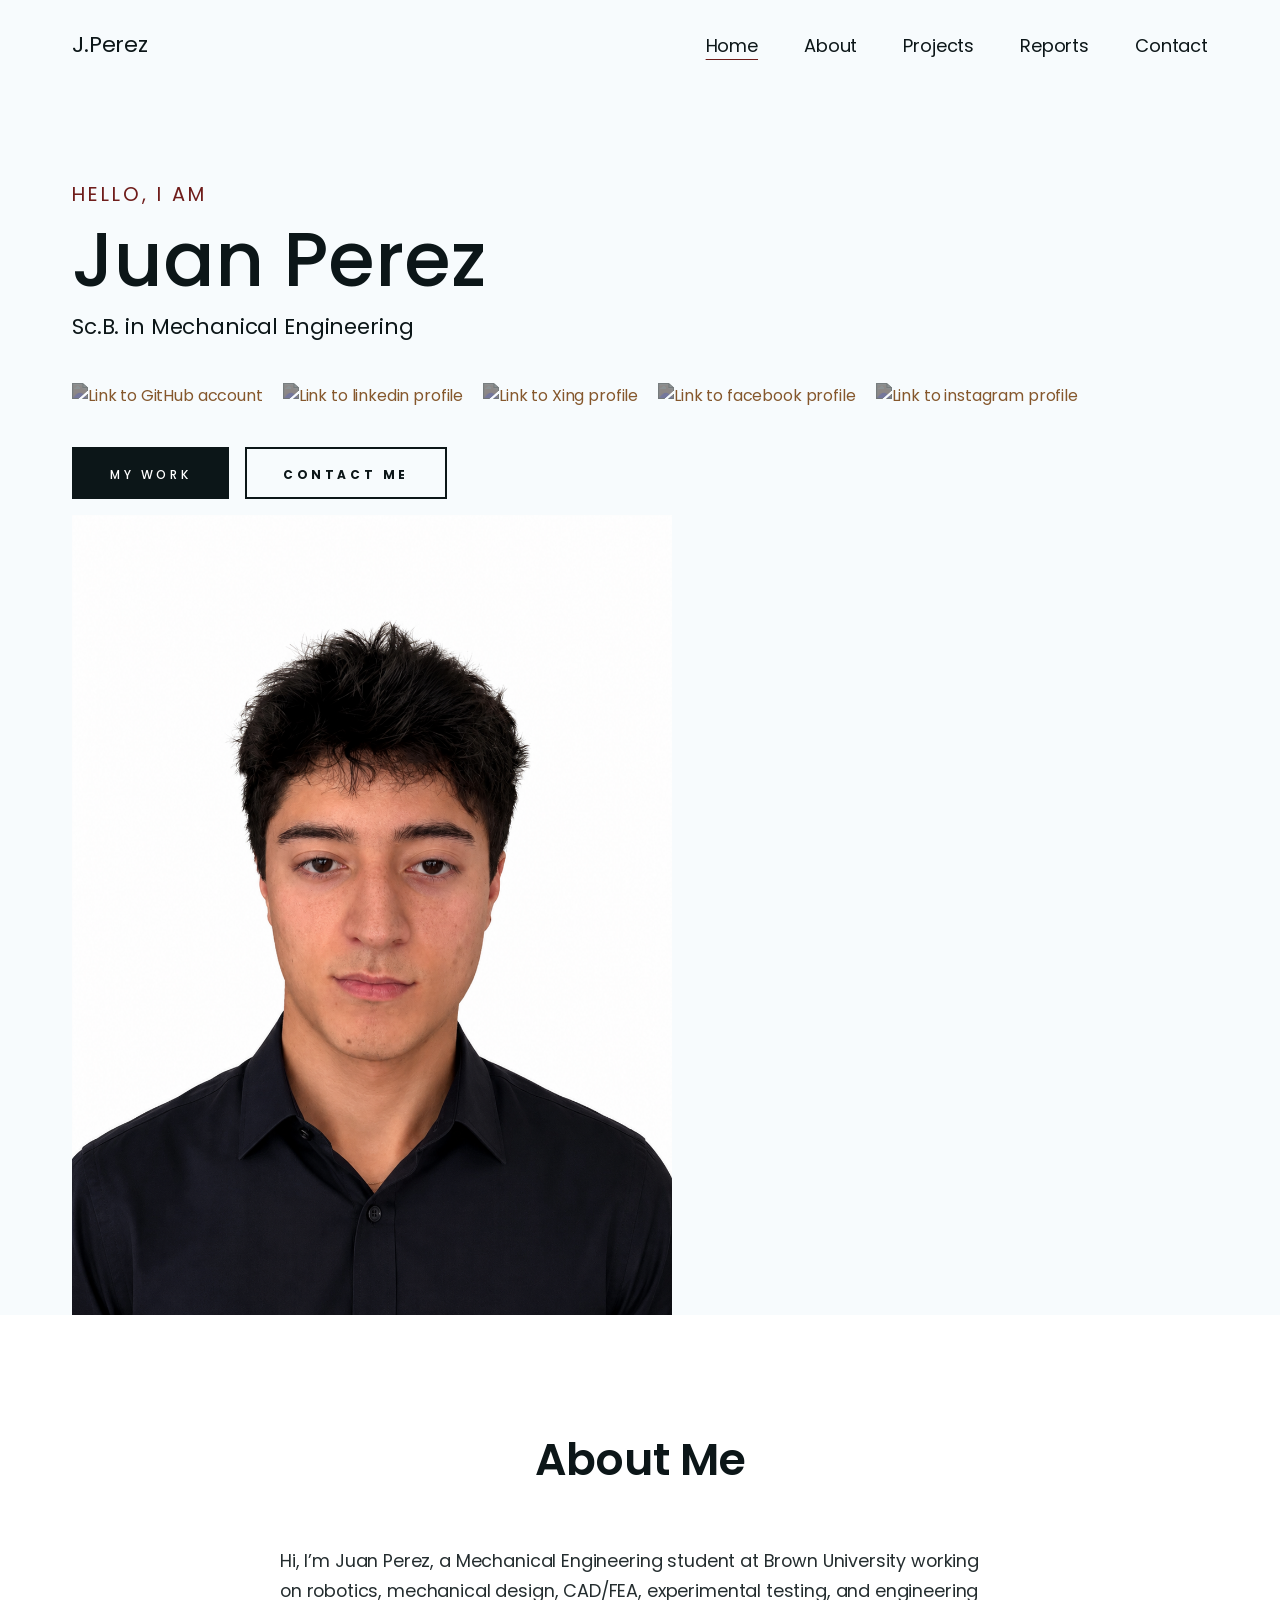
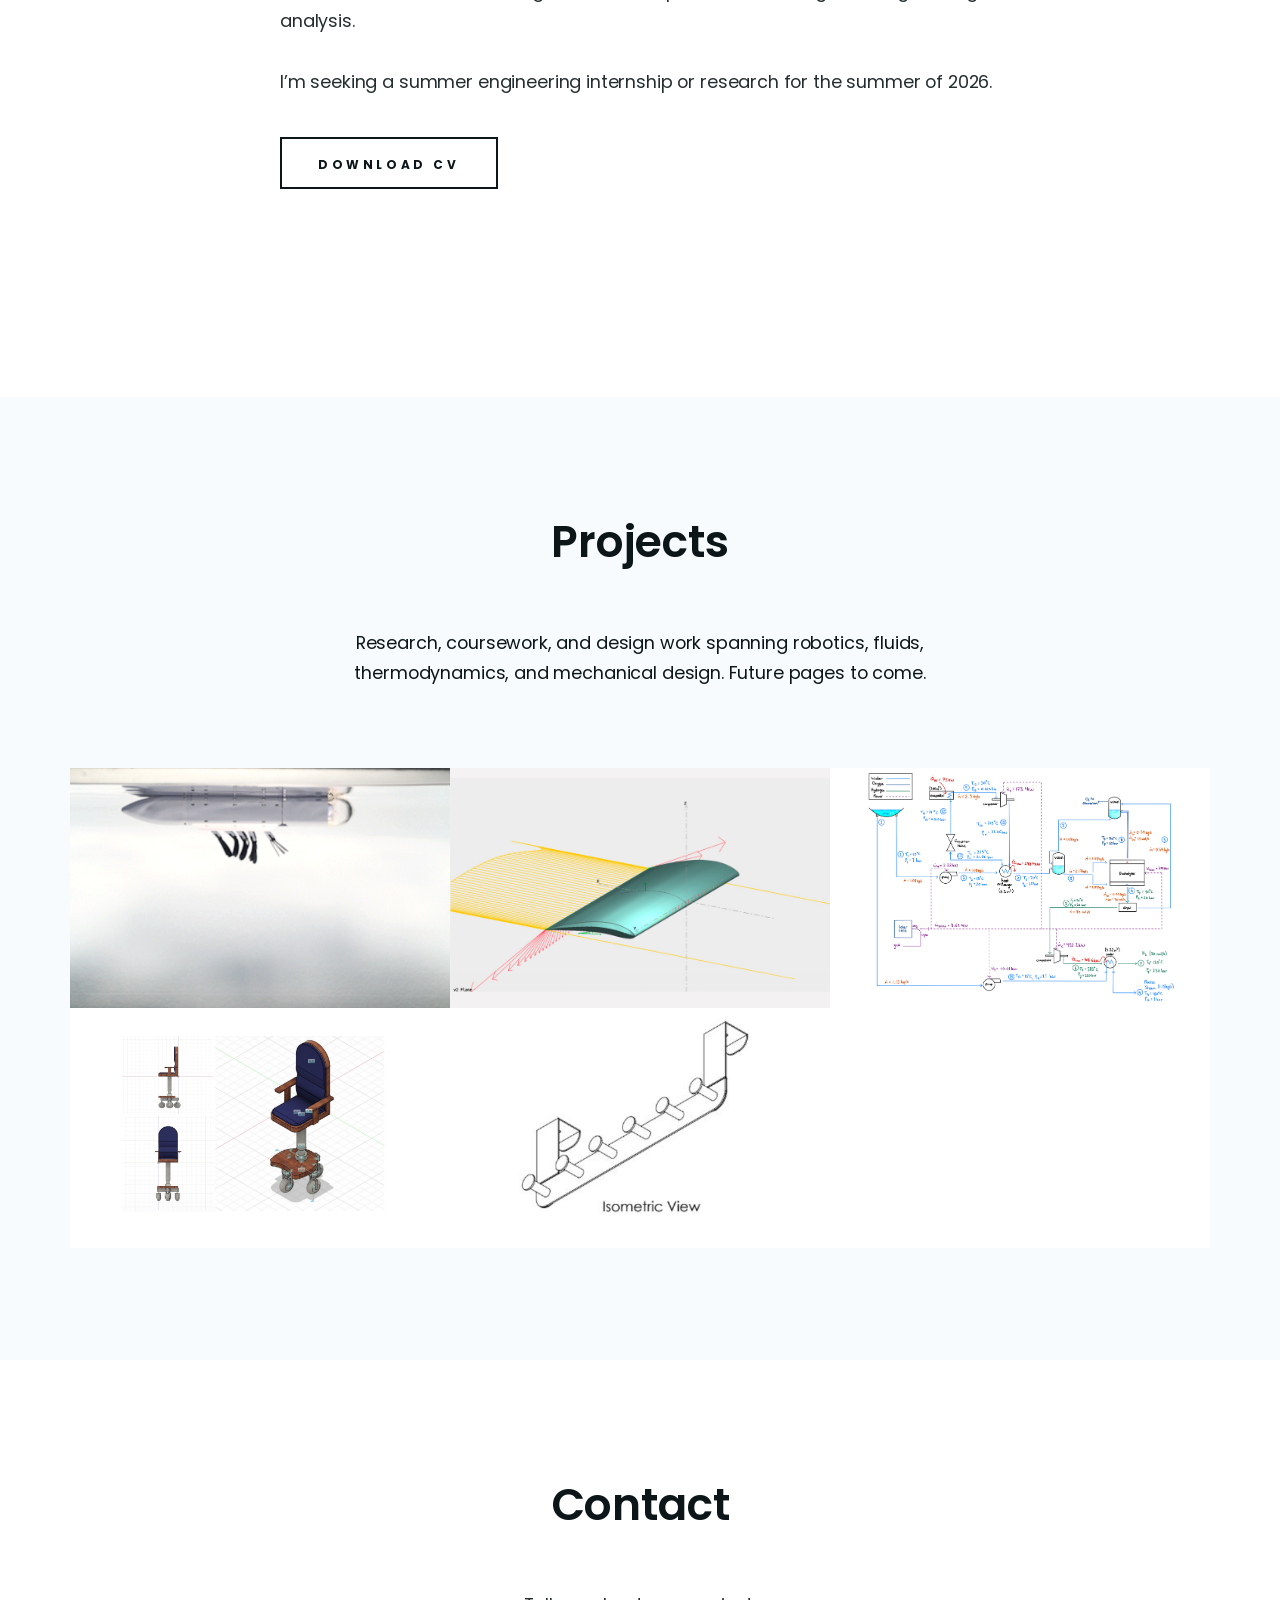
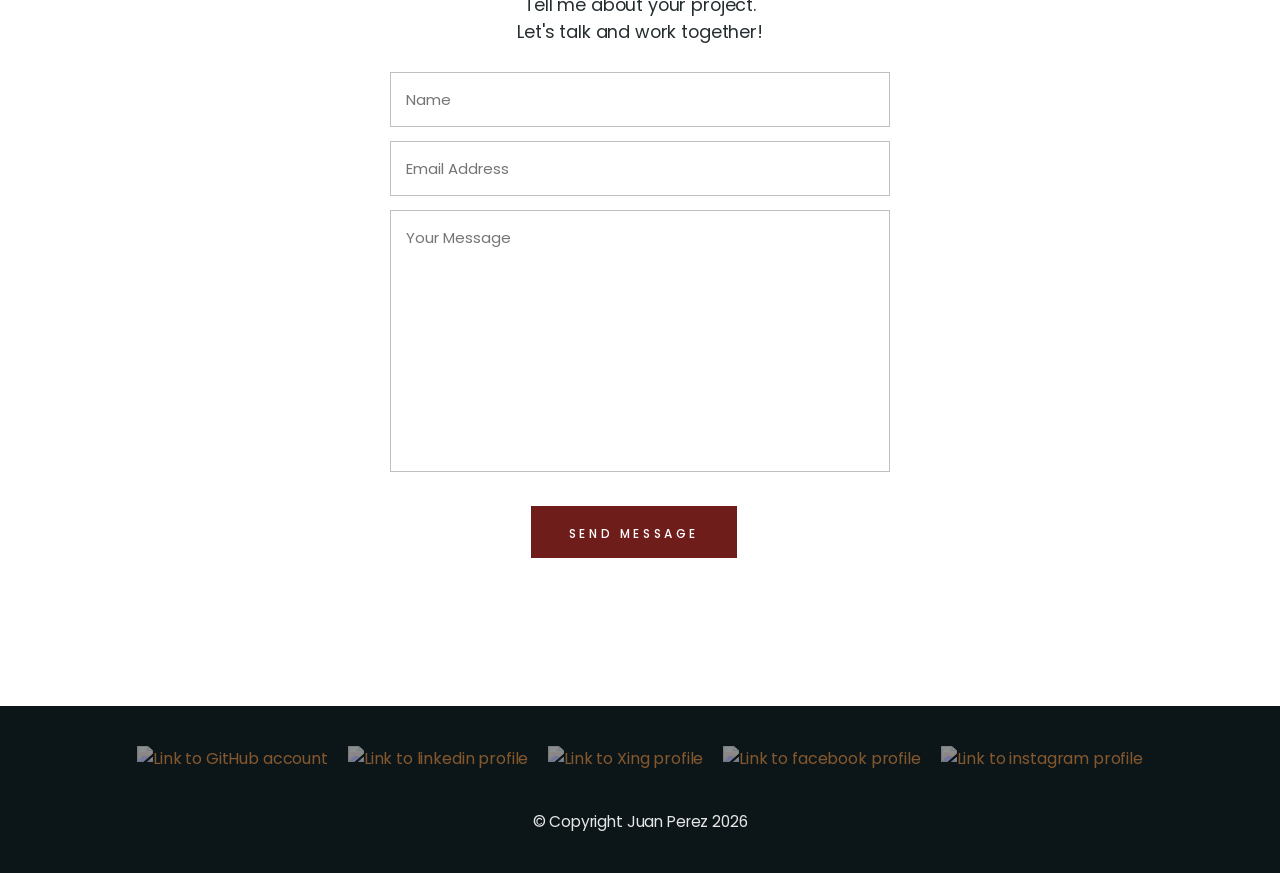
==== commit ad66d271: "Update index.html" ====
--- a/index.html
+++ b/index.html
@@ -81,7 +81,7 @@
                   />
                 </a>
 
-                <a href="https://www.linkedin.com/in/juan-perez-2026/" target="_blank" rel="noopener noreferrer" aria-label="LinkedIn">
+                <a href="https://www.linkedin.com/in/juan-perez2026/" target="_blank" rel="noopener noreferrer" aria-label="LinkedIn">
                   <img
                     src="img/social_icons/linkedin.svg"
                     alt="Link to linkedin profile"
@@ -115,7 +115,7 @@
           </div>
           <div class="hero-img">
             <img
-              src="img/hero/herojuan5.png"
+              src="img/linkedin_headshot.png"
               alt="Juan Perez headshot"
               
             />
@@ -140,7 +140,7 @@
         </p>
 
         <div class="about-download-btn">
-          <a href="assets/projects/Resume_4_30.pdf" class="btn btn-white" target="_blank" rel="noopener noreferrer">Download CV</a>
+          <a href="assets/projects/Resume_5_04.pdf" class="btn btn-white" target="_blank" rel="noopener noreferrer">Download CV</a>
         </div>
       </div>
     </div>
@@ -323,7 +323,7 @@
               />
             </a>
 
-            <a href="#!">
+            <a href="https://www.linkedin.com/in/juan-perez2026/" target="_blank" rel="noopener noreferrer" aria-label="LinkedIn">
               <img
                 src="img/social_icons/linkedin.svg"
                 alt="Link to linkedin profile"
